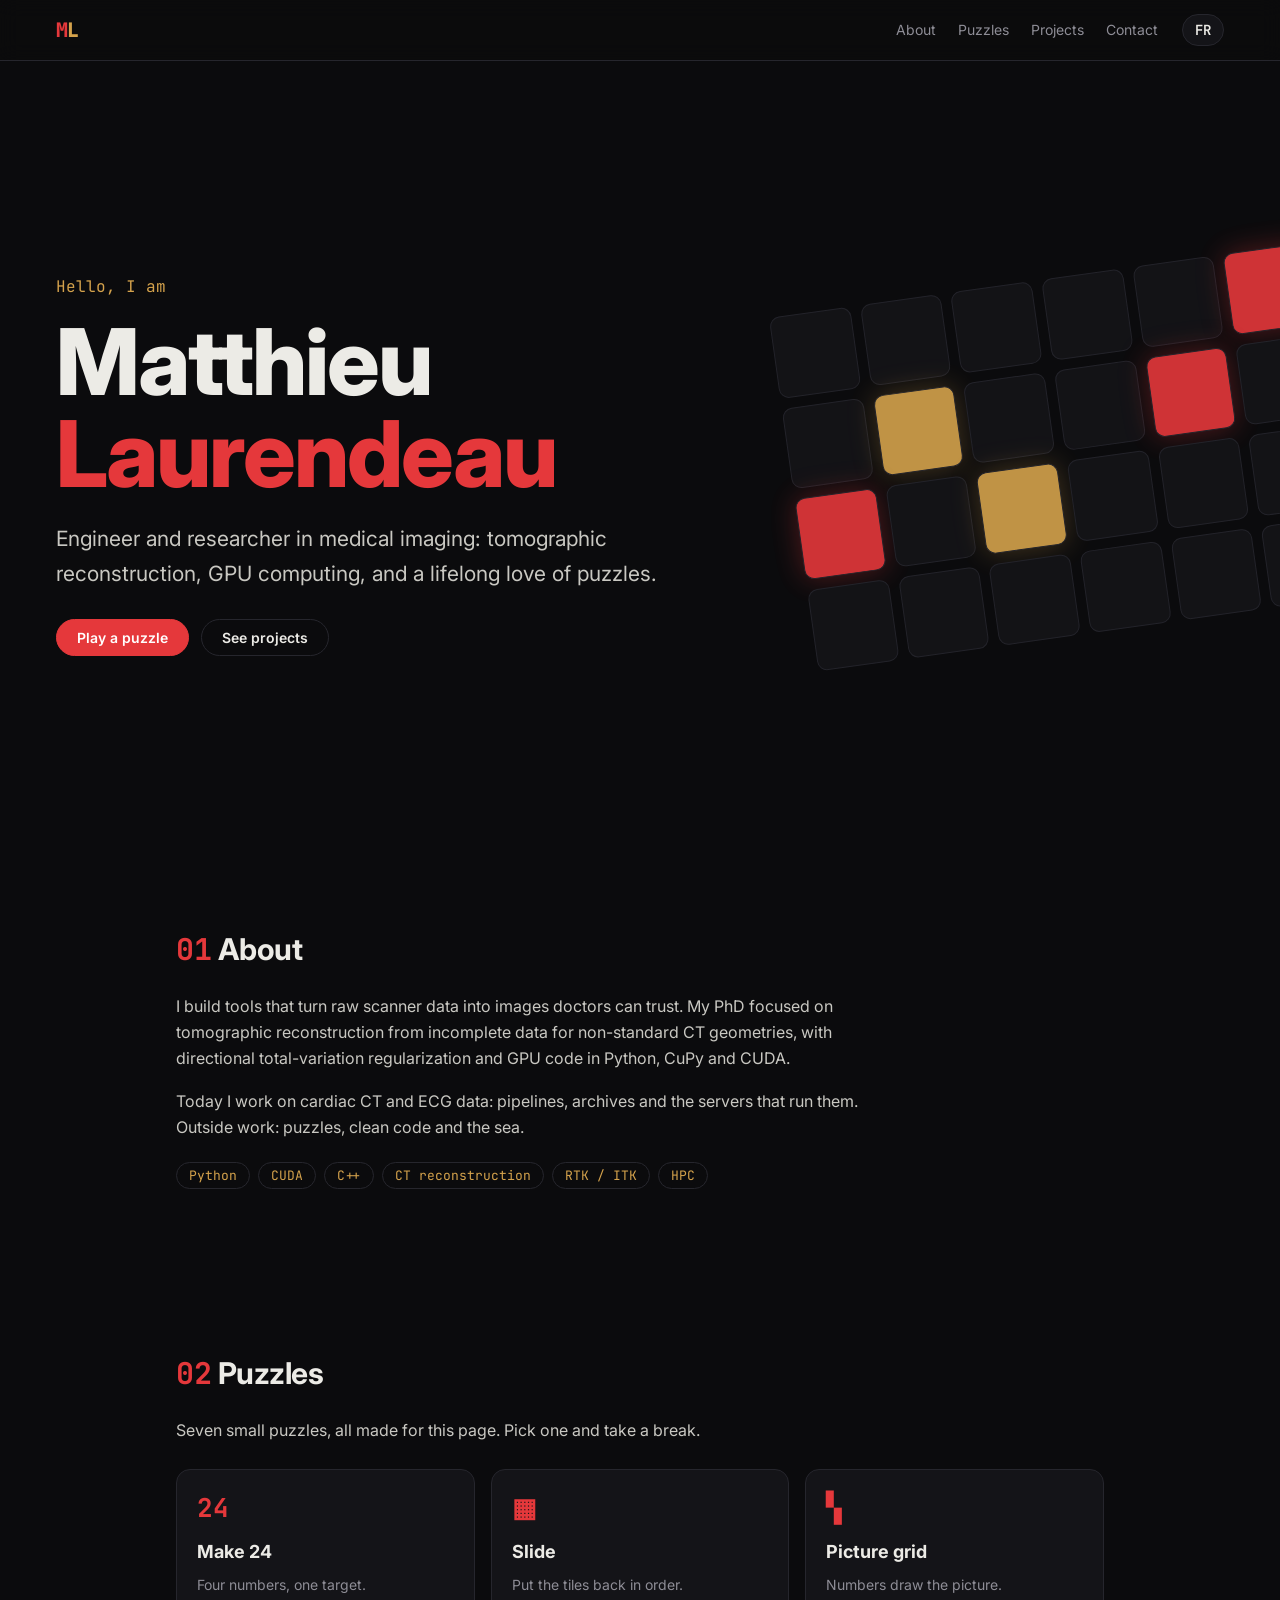
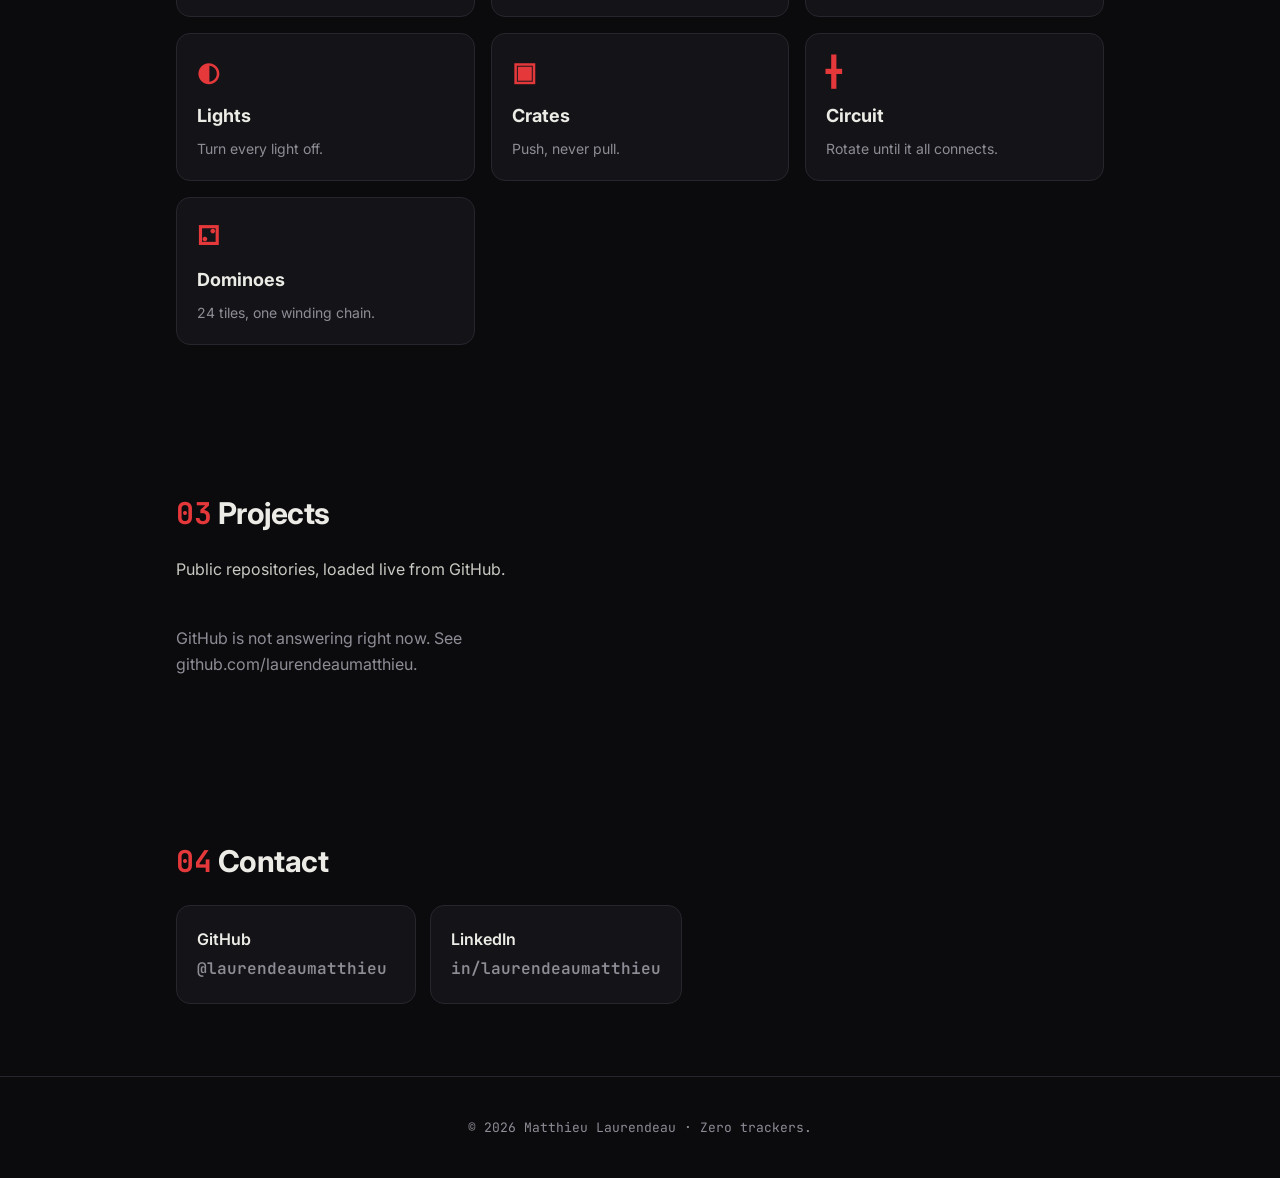
==== about.html @ eb6973ca "feat: add lantern investigation engine and story build tool The game replaces the home page; the pre" ====
<!DOCTYPE html>
<html lang="en">
<head>
  <meta charset="UTF-8">
  <meta name="viewport" content="width=device-width, initial-scale=1.0">
  <title>Matthieu Laurendeau</title>
  <meta name="description" content="Matthieu Laurendeau: medical imaging, GPU computing and puzzles.">
  <link rel="icon" href="data:image/svg+xml,<svg xmlns='http://www.w3.org/2000/svg' viewBox='0 0 32 32'><rect width='32' height='32' rx='6' fill='%230b0b0d'/><text x='16' y='22' font-family='monospace' font-size='15' font-weight='700' fill='%23e5383b' text-anchor='middle'>24</text></svg>">
  <link rel="preconnect" href="https://fonts.googleapis.com">
  <link href="https://fonts.googleapis.com/css2?family=Inter:wght@400;600;800&family=JetBrains+Mono:wght@400;700&display=swap" rel="stylesheet">
  <link rel="stylesheet" href="assets/style.css">
</head>
<body>
  <header class="nav">
    <a class="logo" href="#top"><span class="red">M</span><span class="gold">L</span></a>
    <nav>
      <a href="#about" data-i18n="nav.about">About</a>
      <a href="#puzzles" data-i18n="nav.puzzles">Puzzles</a>
      <a href="#projects" data-i18n="nav.projects">Projects</a>
      <a href="#contact" data-i18n="nav.contact">Contact</a>
    </nav>
    <div class="nav-actions">
      <button id="lang" class="chip" aria-label="Switch language">FR</button>
    </div>
  </header>

  <main id="top">
    <section class="hero">
      <div class="tiles" id="tiles" aria-hidden="true"></div>
      <div class="hero-text">
        <p class="mono gold" data-i18n="hero.hello">Hello, I am</p>
        <h1>Matthieu <span class="red">Laurendeau</span></h1>
        <p class="lead" data-i18n="hero.lead"></p>
        <div class="hero-cta">
          <a class="btn" href="#puzzles" data-i18n="hero.play">Play a puzzle</a>
          <a class="btn ghost" href="#projects" data-i18n="hero.projects">See projects</a>
        </div>
      </div>
    </section>

    <section id="about" class="section">
      <h2><span class="mono red">01</span> <span data-i18n="about.title">About</span></h2>
      <p data-i18n="about.p1"></p>
      <p data-i18n="about.p2"></p>
      <ul class="tags">
        <li>Python</li><li>CUDA</li><li>C++</li><li>CT reconstruction</li><li>RTK / ITK</li><li>HPC</li>
      </ul>
    </section>

    <section id="puzzles" class="section">
      <h2><span class="mono red">02</span> <span data-i18n="puzzles.title">Puzzles</span></h2>
      <p data-i18n="puzzles.intro"></p>
      <div class="grid" id="puzzle-grid"></div>
    </section>

    <section id="projects" class="section">
      <h2><span class="mono red">03</span> <span data-i18n="projects.title">Projects</span></h2>
      <p data-i18n="projects.intro"></p>
      <div class="grid" id="project-grid"><p class="muted" data-i18n="projects.loading">Loading…</p></div>
    </section>

    <section id="contact" class="section">
      <h2><span class="mono red">04</span> <span data-i18n="contact.title">Contact</span></h2>
      <div class="links">
        <a class="card link" href="https://github.com/laurendeaumatthieu" target="_blank" rel="noopener">GitHub <span class="mono muted">@laurendeaumatthieu</span></a>
        <a class="card link" href="https://www.linkedin.com/in/laurendeaumatthieu" target="_blank" rel="noopener">LinkedIn <span class="mono muted">in/laurendeaumatthieu</span></a>
      </div>
    </section>
  </main>

  <footer class="mono muted">© <span id="year"></span> Matthieu Laurendeau · <span data-i18n="footer"></span></footer>

  <dialog id="modal">
    <div class="modal-head">
      <h3 id="modal-title"></h3>
      <button class="chip" id="modal-close" aria-label="Close">✕</button>
    </div>
    <p id="modal-rules" class="muted"></p>
    <div id="game"></div>
    <div class="modal-foot">
      <span id="status" class="mono gold"></span>
      <button class="btn ghost" id="new-game" data-i18n="game.new">New game</button>
    </div>
  </dialog>

  <canvas id="confetti" aria-hidden="true"></canvas>

  <script src="assets/i18n.js"></script>
  <script src="assets/puzzles.js"></script>
  <script src="assets/main.js"></script>
</body>
</html>
---- assets/style.css ----
:root {
  --bg: #0b0b0d;
  --bg2: #141418;
  --line: #26262d;
  --text: #ecebe6;
  --muted: #8e8d96;
  --red: #e5383b;
  --gold: #d4a24c;
  --radius: 14px;
}
* { box-sizing: border-box; }
html { scroll-behavior: smooth; }
body {
  margin: 0; background: var(--bg); color: var(--text);
  font: 16px/1.65 Inter, system-ui, sans-serif; -webkit-font-smoothing: antialiased;
}
a { color: inherit; text-decoration: none; }
.mono { font-family: "JetBrains Mono", ui-monospace, monospace; }
.red { color: var(--red); }
.gold { color: var(--gold); }
.muted { color: var(--muted); }

/* Navigation */
.nav {
  position: sticky; top: 0; z-index: 10; display: flex; align-items: center; gap: 24px;
  padding: 14px clamp(16px, 5vw, 56px); background: rgba(11, 11, 13, .82);
  backdrop-filter: blur(10px); border-bottom: 1px solid var(--line);
}
.logo { font: 800 20px "JetBrains Mono", monospace; letter-spacing: -1px; }
.nav nav { display: flex; gap: 22px; margin-left: auto; }
.nav nav a { color: var(--muted); font-size: 14px; transition: color .2s; }
.nav nav a:hover { color: var(--gold); }
.nav-actions { display: flex; gap: 10px; align-items: center; }
@media (max-width: 720px) { .nav nav { display: none; } .nav-actions { margin-left: auto; } }

.btn, .chip {
  display: inline-flex; align-items: center; justify-content: center; cursor: pointer;
  font: 600 14px Inter, sans-serif; border-radius: 999px; transition: transform .15s, background .2s, color .2s;
}
.btn { padding: 9px 20px; background: var(--red); color: #fff; border: 1px solid var(--red); }
.btn:hover { transform: translateY(-1px); background: #f04a4d; }
.btn.ghost { background: transparent; color: var(--text); border-color: var(--line); }
.btn.ghost:hover { border-color: var(--gold); color: var(--gold); }
.chip { padding: 6px 12px; background: var(--bg2); color: var(--text); border: 1px solid var(--line); font-family: "JetBrains Mono", monospace; }
.chip:hover { border-color: var(--gold); }

/* Hero */
.hero {
  position: relative; min-height: 88vh; display: grid; align-items: center;
  padding: 0 clamp(16px, 5vw, 56px); overflow: hidden;
}
.tiles {
  position: absolute; right: clamp(-120px, -4vw, 0px); top: 50%; transform: translateY(-50%) rotate(-8deg);
  display: grid; grid-template-columns: repeat(6, 1fr); gap: 10px; width: min(540px, 80vw); opacity: .9;
}
.tiles span { aspect-ratio: 1; border-radius: 10px; background: var(--bg2); border: 1px solid var(--line); transition: background 1.2s, box-shadow 1.2s; }
.tiles span.on-red { background: var(--red); box-shadow: 0 0 28px rgba(229, 56, 59, .35); }
.tiles span.on-gold { background: var(--gold); box-shadow: 0 0 28px rgba(212, 162, 76, .3); }
.hero-text { position: relative; max-width: 640px; }
.hero h1 { font-size: clamp(44px, 8vw, 92px); line-height: 1; margin: 8px 0 22px; letter-spacing: -2px; font-weight: 800; }
.lead { font-size: clamp(17px, 2.2vw, 21px); color: #c9c8c2; max-width: 34em; }
.hero-cta { display: flex; gap: 12px; flex-wrap: wrap; margin-top: 28px; }
@media (max-width: 720px) { .tiles { opacity: .25; } }

/* Sections */
.section { max-width: 1040px; margin: 0 auto; padding: 72px clamp(16px, 5vw, 56px); }
.section h2 { font-size: 30px; margin: 0 0 18px; letter-spacing: -.5px; }
.section > p { color: #c9c8c2; max-width: 44em; }
.tags { display: flex; flex-wrap: wrap; gap: 8px; list-style: none; padding: 0; margin-top: 22px; }
.tags li { font: 13px "JetBrains Mono", monospace; padding: 4px 12px; border: 1px solid var(--line); border-radius: 999px; color: var(--gold); }

.grid { display: grid; grid-template-columns: repeat(auto-fill, minmax(230px, 1fr)); gap: 16px; margin-top: 26px; }
.card {
  background: var(--bg2); border: 1px solid var(--line); border-radius: var(--radius); padding: 20px;
  transition: transform .2s, border-color .2s; cursor: pointer; text-align: left; color: var(--text); font: inherit;
}
.card:hover { transform: translateY(-3px); border-color: var(--gold); }
.card h3 { margin: 12px 0 6px; font-size: 18px; }
.card p { margin: 0; font-size: 14px; color: var(--muted); }
.card .icon { font: 700 26px "JetBrains Mono", monospace; color: var(--red); }
.card .meta { margin-top: 12px; font: 12px "JetBrains Mono", monospace; color: var(--gold); }
.links { display: flex; flex-wrap: wrap; gap: 14px; margin-top: 8px; }
.link { display: flex; flex-direction: column; gap: 4px; font-weight: 600; min-width: 240px; }
footer { text-align: center; padding: 40px 16px; font-size: 13px; border-top: 1px solid var(--line); }

/* Puzzle modal */
dialog {
  background: var(--bg2); color: var(--text); border: 1px solid var(--line); border-radius: 18px;
  padding: 22px; width: min(460px, calc(100vw - 32px)); max-height: calc(100vh - 32px);
}
dialog::backdrop { background: rgba(0, 0, 0, .7); backdrop-filter: blur(4px); }
.modal-head { display: flex; justify-content: space-between; align-items: center; }
.modal-head h3 { margin: 0; font-size: 22px; }
#modal-rules { font-size: 14px; margin: 8px 0 18px; }
.modal-foot { display: flex; justify-content: space-between; align-items: center; margin-top: 18px; gap: 12px; }
#status { font-size: 14px; }

.board { display: grid; gap: 6px; margin: 0 auto; user-select: none; touch-action: manipulation; }
.cell {
  aspect-ratio: 1; border-radius: 8px; background: var(--bg); border: 1px solid var(--line);
  display: grid; place-items: center; font: 700 20px "JetBrains Mono", monospace; cursor: pointer; transition: background .15s;
}
.cell.lit { background: var(--gold); border-color: var(--gold); box-shadow: 0 0 14px rgba(212, 162, 76, .4); }
.cell.filled { background: var(--red); border-color: var(--red); }
.cell.cross { color: var(--muted); }
.cell.empty { visibility: hidden; }
.cell.tile { background: #1d1d23; color: var(--gold); }
.cell.tile.home { color: var(--red); }

/* Make 24 */
.nums { display: grid; grid-template-columns: repeat(2, 1fr); gap: 10px; }
.num { padding: 20px 0; font: 700 26px "JetBrains Mono", monospace; border-radius: 12px; background: var(--bg); color: var(--text); border: 1px solid var(--line); cursor: pointer; }
.num.sel { border-color: var(--gold); color: var(--gold); }
.num.gone { visibility: hidden; }
.ops { display: flex; gap: 8px; justify-content: center; margin-top: 14px; }
.ops button { width: 52px; height: 44px; font-size: 20px; }
.ops button.sel { border-color: var(--red); color: var(--red); }

/* Nonogram */
.nono { display: grid; gap: 4px; margin: 0 auto; width: max-content; }
.clue { font: 12px/1.2 "JetBrains Mono", monospace; color: var(--gold); display: flex; align-items: flex-end; justify-content: flex-end; gap: 4px; padding: 2px 4px; }
.clue.col { flex-direction: column; align-items: center; }
.nono .cell { width: 44px; }

/* Box pushing */
.sokoban .cell { cursor: default; font-size: 18px; border-radius: 6px; }
.sokoban .wall { background: #1d1d23; border-color: #1d1d23; }
.sokoban .goal { box-shadow: inset 0 0 0 3px rgba(212, 162, 76, .5); }
.sokoban .box { background: var(--red); border-color: var(--red); }
.sokoban .box.goal { background: var(--gold); border-color: var(--gold); }
.sokoban .me::after { content: ""; width: 50%; height: 50%; border-radius: 50%; background: var(--text); }
.pad { display: grid; grid-template-columns: repeat(3, 48px); gap: 6px; justify-content: center; margin-top: 14px; }

/* Pipes */
.pipe svg { width: 100%; height: 100%; transition: transform .2s; }
.pipe line { stroke: var(--muted); stroke-width: 14; stroke-linecap: round; }
.pipe.ok line { stroke: var(--gold); }
.done .pipe line { stroke: var(--red); }

#confetti { position: fixed; inset: 0; pointer-events: none; z-index: 100; width: 100%; height: 100%; }

/* Dominoes */
.domino-board { width: 100%; max-width: 380px; display: block; margin: 0 auto; }
.slot rect { fill: var(--bg); stroke: var(--line); stroke-width: .5; stroke-dasharray: 1.2 1; cursor: pointer; }
.slot.full rect { fill: #1d1d23; stroke: var(--gold); stroke-dasharray: none; }
.mid { stroke: var(--muted); stroke-width: .4; }
.pip { fill: var(--text); }
.joint { fill: var(--line); }
.joint.ok { fill: var(--gold); }
.joint.bad { fill: var(--red); }
.tray { display: flex; flex-wrap: wrap; gap: 6px; justify-content: center; margin-top: 14px; }
.tile { width: 54px; cursor: pointer; }
.tile rect { fill: #1d1d23; stroke: var(--line); stroke-width: .6; }
.tile.sel rect { stroke: var(--red); stroke-width: 1.2; }
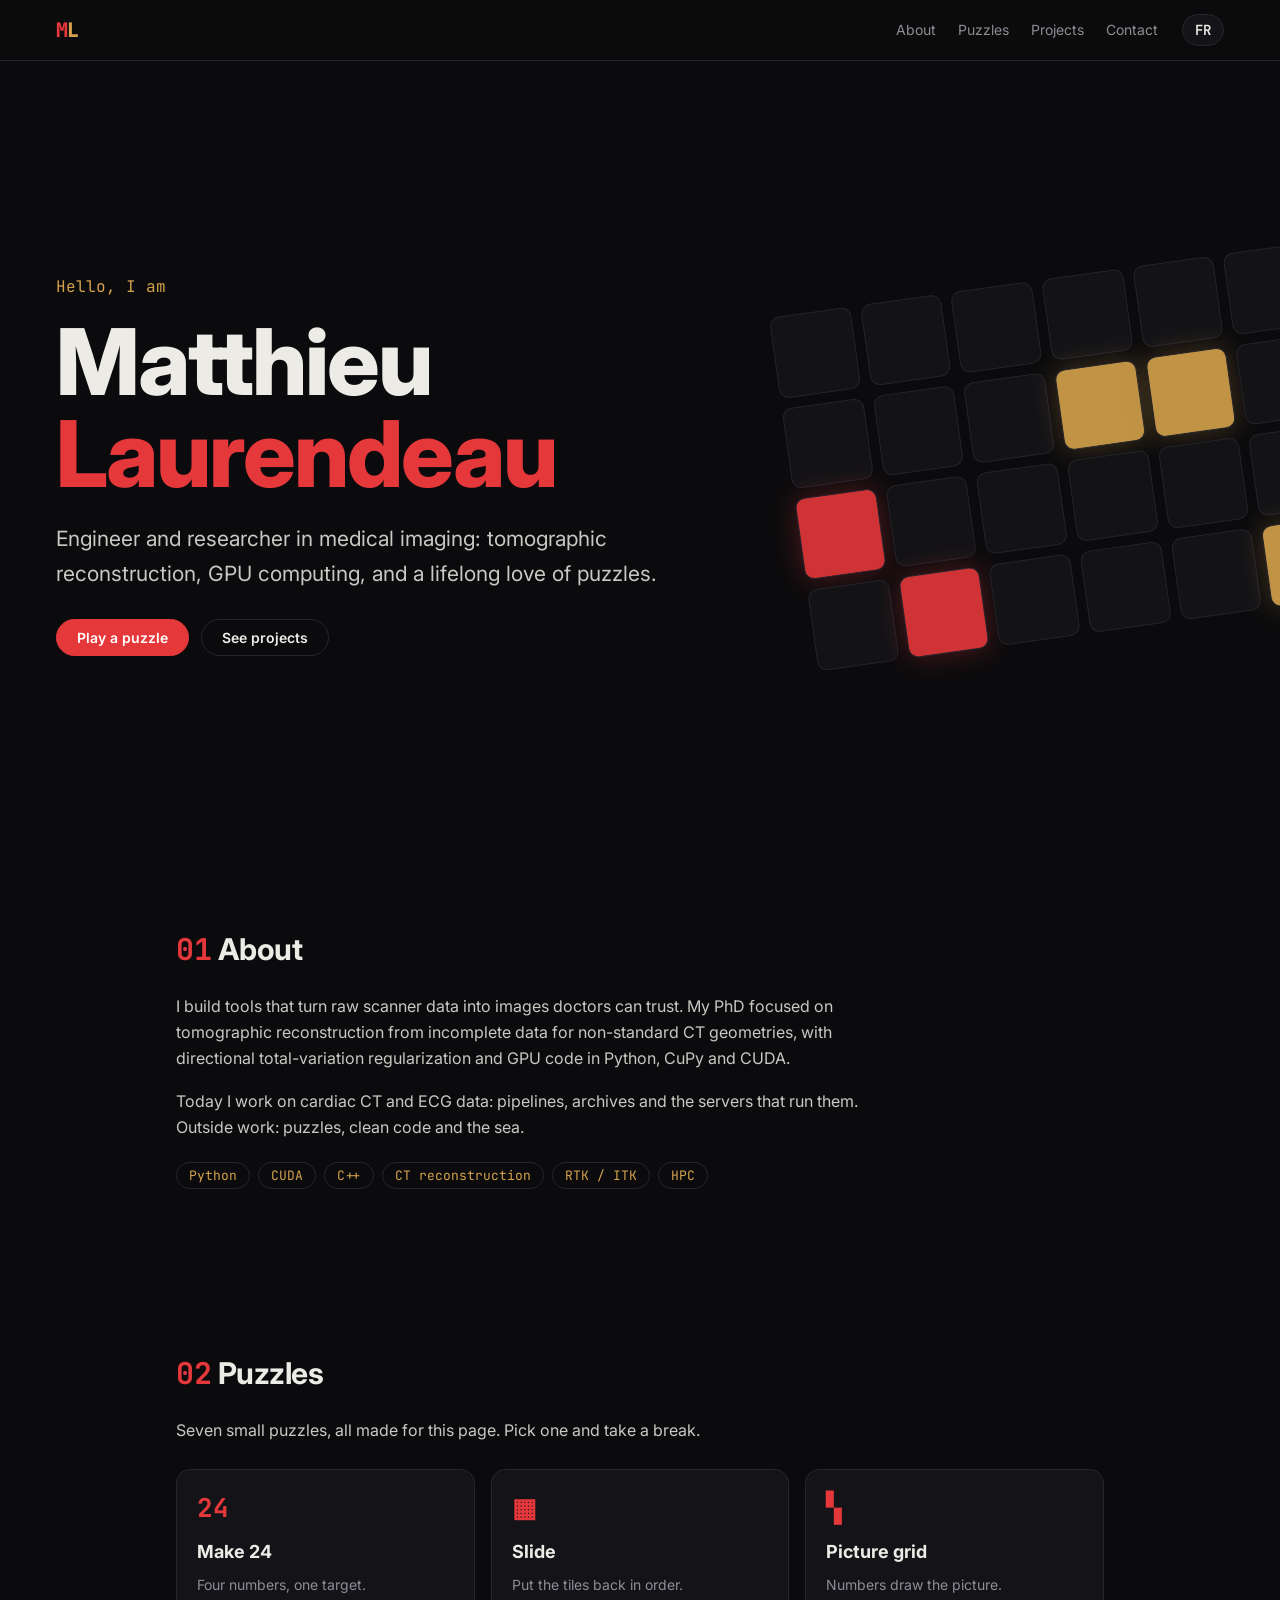
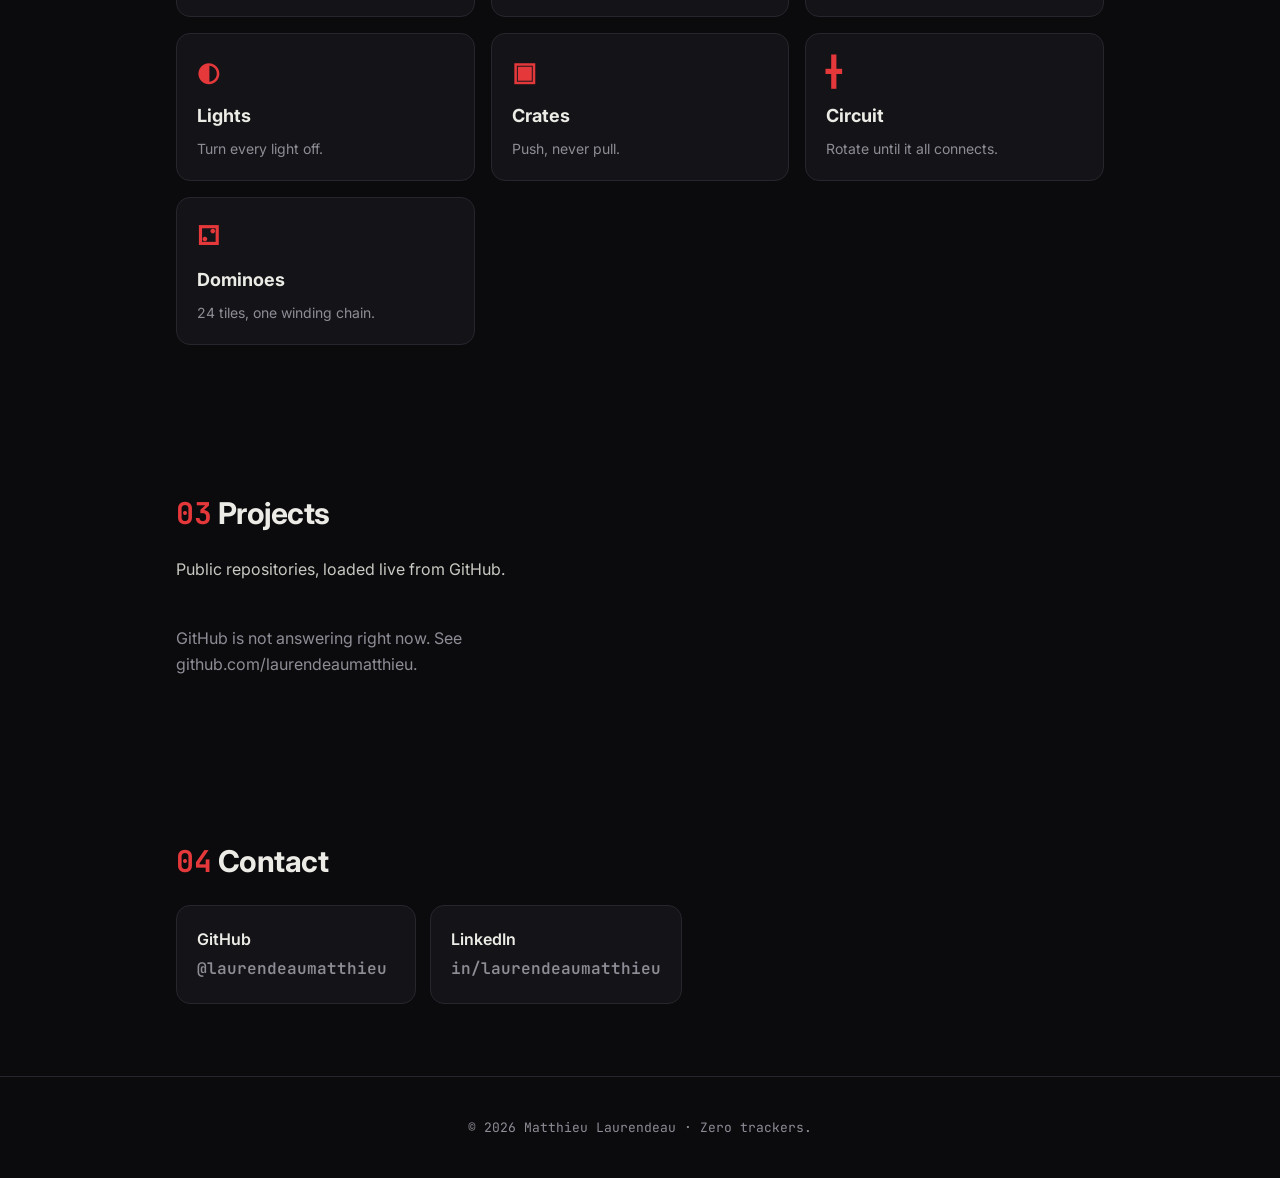
==== commit 1ce6fdff: "Merge branch 'main' into game Claude-Session: https://claude.ai/code/session_0134nPSn5H1i4xU8YsR95oL" ====
--- a/about.html
+++ b/about.html
@@ -5,7 +5,7 @@
   <meta name="viewport" content="width=device-width, initial-scale=1.0">
   <title>Matthieu Laurendeau</title>
   <meta name="description" content="Matthieu Laurendeau: medical imaging, GPU computing and puzzles.">
-  <link rel="icon" href="data:image/svg+xml,<svg xmlns='http://www.w3.org/2000/svg' viewBox='0 0 32 32'><rect width='32' height='32' rx='6' fill='%230b0b0d'/><text x='16' y='22' font-family='monospace' font-size='15' font-weight='700' fill='%23e5383b' text-anchor='middle'>24</text></svg>">
+  <link rel="icon" href="data:image/svg+xml,<svg xmlns='http://www.w3.org/2000/svg' viewBox='0 0 32 32'><rect width='32' height='32' rx='6' fill='%230b0b0d'/><text x='16' y='22' font-family='monospace' font-size='14' font-weight='700' text-anchor='middle'><tspan fill='%23e5383b'>M</tspan><tspan fill='%23d4a24c'>L</tspan></text></svg>">
   <link rel="preconnect" href="https://fonts.googleapis.com">
   <link href="https://fonts.googleapis.com/css2?family=Inter:wght@400;600;800&family=JetBrains+Mono:wght@400;700&display=swap" rel="stylesheet">
   <link rel="stylesheet" href="assets/style.css">
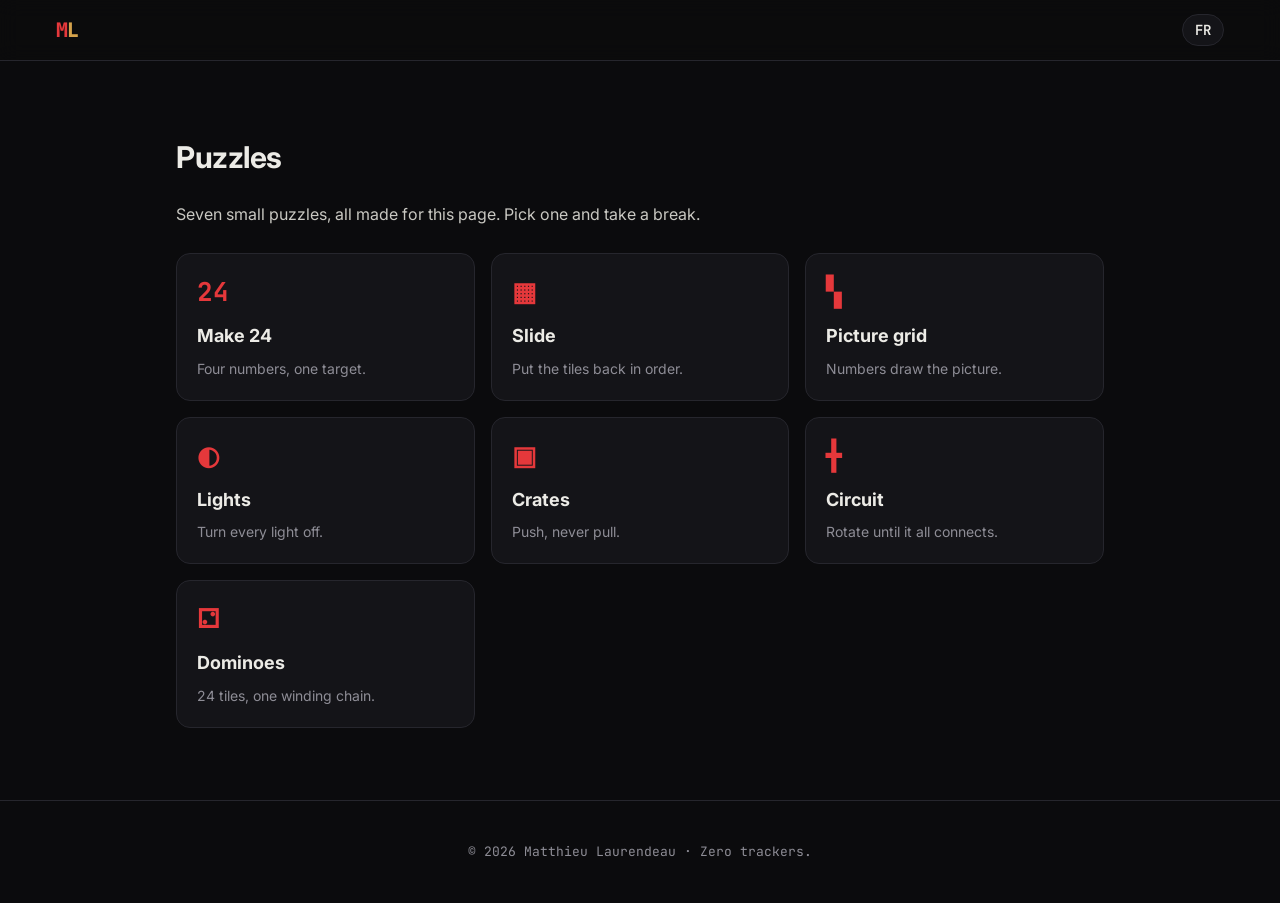
==== commit 8f46d59e: "Merge branch 'main' into game Claude-Session: https://claude.ai/code/session_0134nPSn5H1i4xU8YsR95oL" ====
--- a/about.html
+++ b/about.html
@@ -4,7 +4,7 @@
   <meta charset="UTF-8">
   <meta name="viewport" content="width=device-width, initial-scale=1.0">
   <title>Matthieu Laurendeau</title>
-  <meta name="description" content="Matthieu Laurendeau: medical imaging, GPU computing and puzzles.">
+  <meta name="description" content="Original browser puzzles by Matthieu Laurendeau.">
   <link rel="icon" href="data:image/svg+xml,<svg xmlns='http://www.w3.org/2000/svg' viewBox='0 0 32 32'><rect width='32' height='32' rx='6' fill='%230b0b0d'/><text x='16' y='22' font-family='monospace' font-size='14' font-weight='700' text-anchor='middle'><tspan fill='%23e5383b'>M</tspan><tspan fill='%23d4a24c'>L</tspan></text></svg>">
   <link rel="preconnect" href="https://fonts.googleapis.com">
   <link href="https://fonts.googleapis.com/css2?family=Inter:wght@400;600;800&family=JetBrains+Mono:wght@400;700&display=swap" rel="stylesheet">
@@ -12,60 +12,22 @@
 </head>
 <body>
   <header class="nav">
-    <a class="logo" href="#top"><span class="red">M</span><span class="gold">L</span></a>
-    <nav>
-      <a href="#about" data-i18n="nav.about">About</a>
-      <a href="#puzzles" data-i18n="nav.puzzles">Puzzles</a>
-      <a href="#projects" data-i18n="nav.projects">Projects</a>
-      <a href="#contact" data-i18n="nav.contact">Contact</a>
-    </nav>
+    <a class="logo" href="#puzzles"><span class="red">M</span><span class="gold">L</span></a>
     <div class="nav-actions">
       <button id="lang" class="chip" aria-label="Switch language">FR</button>
     </div>
   </header>
 
   <main id="top">
-    <section class="hero">
-      <div class="tiles" id="tiles" aria-hidden="true"></div>
-      <div class="hero-text">
-        <p class="mono gold" data-i18n="hero.hello">Hello, I am</p>
-        <h1>Matthieu <span class="red">Laurendeau</span></h1>
-        <p class="lead" data-i18n="hero.lead"></p>
-        <div class="hero-cta">
-          <a class="btn" href="#puzzles" data-i18n="hero.play">Play a puzzle</a>
-          <a class="btn ghost" href="#projects" data-i18n="hero.projects">See projects</a>
-        </div>
-      </div>
-    </section>
 
-    <section id="about" class="section">
-      <h2><span class="mono red">01</span> <span data-i18n="about.title">About</span></h2>
-      <p data-i18n="about.p1"></p>
-      <p data-i18n="about.p2"></p>
-      <ul class="tags">
-        <li>Python</li><li>CUDA</li><li>C++</li><li>CT reconstruction</li><li>RTK / ITK</li><li>HPC</li>
-      </ul>
-    </section>
 
     <section id="puzzles" class="section">
-      <h2><span class="mono red">02</span> <span data-i18n="puzzles.title">Puzzles</span></h2>
+      <h2 data-i18n="puzzles.title">Puzzles</h2>
       <p data-i18n="puzzles.intro"></p>
       <div class="grid" id="puzzle-grid"></div>
     </section>
 
-    <section id="projects" class="section">
-      <h2><span class="mono red">03</span> <span data-i18n="projects.title">Projects</span></h2>
-      <p data-i18n="projects.intro"></p>
-      <div class="grid" id="project-grid"><p class="muted" data-i18n="projects.loading">Loading…</p></div>
-    </section>
 
-    <section id="contact" class="section">
-      <h2><span class="mono red">04</span> <span data-i18n="contact.title">Contact</span></h2>
-      <div class="links">
-        <a class="card link" href="https://github.com/laurendeaumatthieu" target="_blank" rel="noopener">GitHub <span class="mono muted">@laurendeaumatthieu</span></a>
-        <a class="card link" href="https://www.linkedin.com/in/laurendeaumatthieu" target="_blank" rel="noopener">LinkedIn <span class="mono muted">in/laurendeaumatthieu</span></a>
-      </div>
-    </section>
   </main>
 
   <footer class="mono muted">© <span id="year"></span> Matthieu Laurendeau · <span data-i18n="footer"></span></footer>
--- a/assets/style.css
+++ b/assets/style.css
@@ -30,7 +30,7 @@
 .nav nav { display: flex; gap: 22px; margin-left: auto; }
 .nav nav a { color: var(--muted); font-size: 14px; transition: color .2s; }
 .nav nav a:hover { color: var(--gold); }
-.nav-actions { display: flex; gap: 10px; align-items: center; }
+.nav-actions { display: flex; gap: 10px; align-items: center; margin-left: auto; }
 @media (max-width: 720px) { .nav nav { display: none; } .nav-actions { margin-left: auto; } }
 
 .btn, .chip {
@@ -44,30 +44,10 @@
 .chip { padding: 6px 12px; background: var(--bg2); color: var(--text); border: 1px solid var(--line); font-family: "JetBrains Mono", monospace; }
 .chip:hover { border-color: var(--gold); }
 
-/* Hero */
-.hero {
-  position: relative; min-height: 88vh; display: grid; align-items: center;
-  padding: 0 clamp(16px, 5vw, 56px); overflow: hidden;
-}
-.tiles {
-  position: absolute; right: clamp(-120px, -4vw, 0px); top: 50%; transform: translateY(-50%) rotate(-8deg);
-  display: grid; grid-template-columns: repeat(6, 1fr); gap: 10px; width: min(540px, 80vw); opacity: .9;
-}
-.tiles span { aspect-ratio: 1; border-radius: 10px; background: var(--bg2); border: 1px solid var(--line); transition: background 1.2s, box-shadow 1.2s; }
-.tiles span.on-red { background: var(--red); box-shadow: 0 0 28px rgba(229, 56, 59, .35); }
-.tiles span.on-gold { background: var(--gold); box-shadow: 0 0 28px rgba(212, 162, 76, .3); }
-.hero-text { position: relative; max-width: 640px; }
-.hero h1 { font-size: clamp(44px, 8vw, 92px); line-height: 1; margin: 8px 0 22px; letter-spacing: -2px; font-weight: 800; }
-.lead { font-size: clamp(17px, 2.2vw, 21px); color: #c9c8c2; max-width: 34em; }
-.hero-cta { display: flex; gap: 12px; flex-wrap: wrap; margin-top: 28px; }
-@media (max-width: 720px) { .tiles { opacity: .25; } }
-
 /* Sections */
 .section { max-width: 1040px; margin: 0 auto; padding: 72px clamp(16px, 5vw, 56px); }
 .section h2 { font-size: 30px; margin: 0 0 18px; letter-spacing: -.5px; }
 .section > p { color: #c9c8c2; max-width: 44em; }
-.tags { display: flex; flex-wrap: wrap; gap: 8px; list-style: none; padding: 0; margin-top: 22px; }
-.tags li { font: 13px "JetBrains Mono", monospace; padding: 4px 12px; border: 1px solid var(--line); border-radius: 999px; color: var(--gold); }
 
 .grid { display: grid; grid-template-columns: repeat(auto-fill, minmax(230px, 1fr)); gap: 16px; margin-top: 26px; }
 .card {
@@ -79,8 +59,6 @@
 .card p { margin: 0; font-size: 14px; color: var(--muted); }
 .card .icon { font: 700 26px "JetBrains Mono", monospace; color: var(--red); }
 .card .meta { margin-top: 12px; font: 12px "JetBrains Mono", monospace; color: var(--gold); }
-.links { display: flex; flex-wrap: wrap; gap: 14px; margin-top: 8px; }
-.link { display: flex; flex-direction: column; gap: 4px; font-weight: 600; min-width: 240px; }
 footer { text-align: center; padding: 40px 16px; font-size: 13px; border-top: 1px solid var(--line); }
 
 /* Puzzle modal */
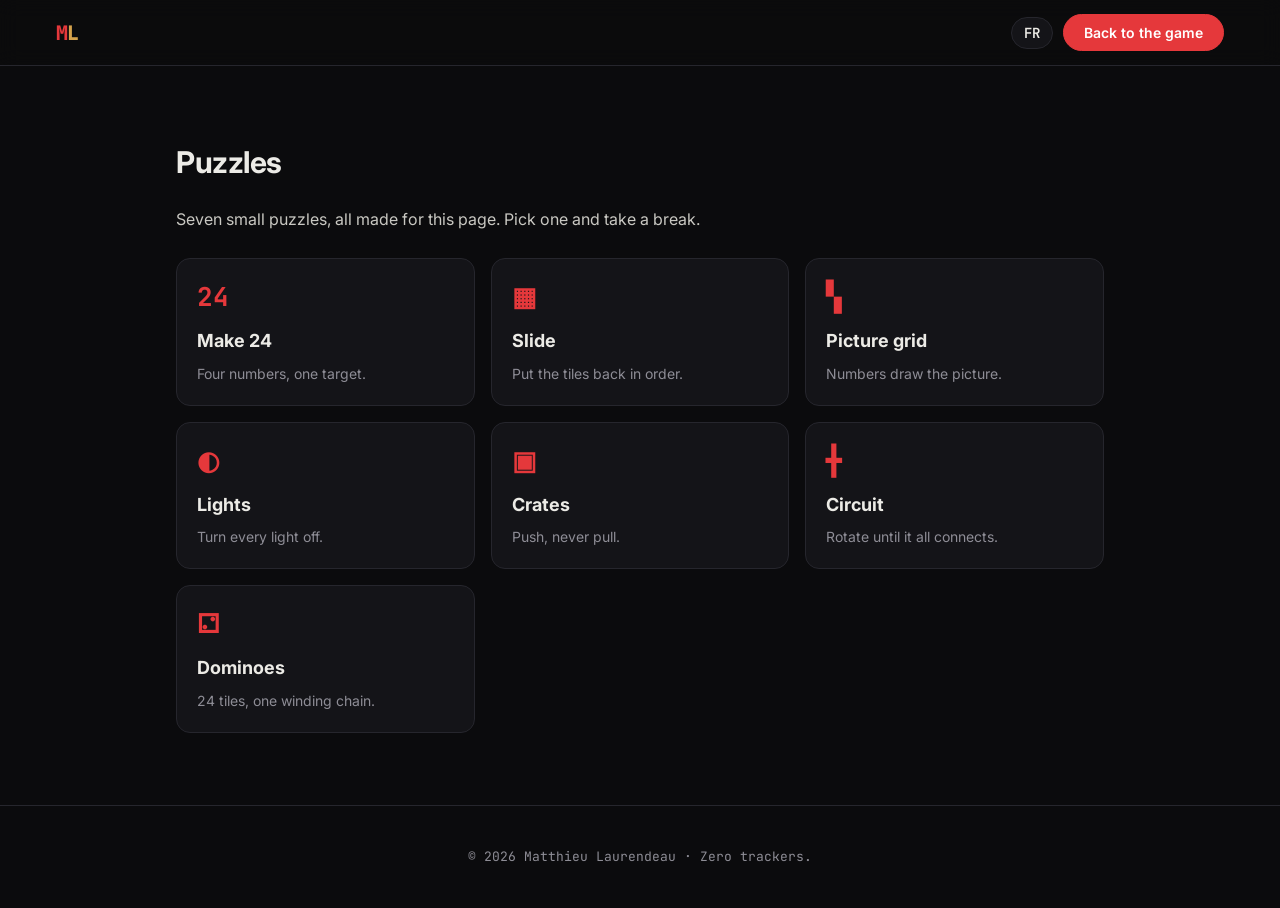
==== commit 6396e092: "fix: add a way back to the game from the author page Claude-Session: https://claude.ai/code/session_" ====
--- a/about.html
+++ b/about.html
@@ -12,9 +12,10 @@
 </head>
 <body>
   <header class="nav">
-    <a class="logo" href="#puzzles"><span class="red">M</span><span class="gold">L</span></a>
+    <a class="logo" href="./"><span class="red">M</span><span class="gold">L</span></a>
     <div class="nav-actions">
       <button id="lang" class="chip" aria-label="Switch language">FR</button>
+      <a class="btn" href="./" data-i18n="nav.game">Back to the game</a>
     </div>
   </header>
 
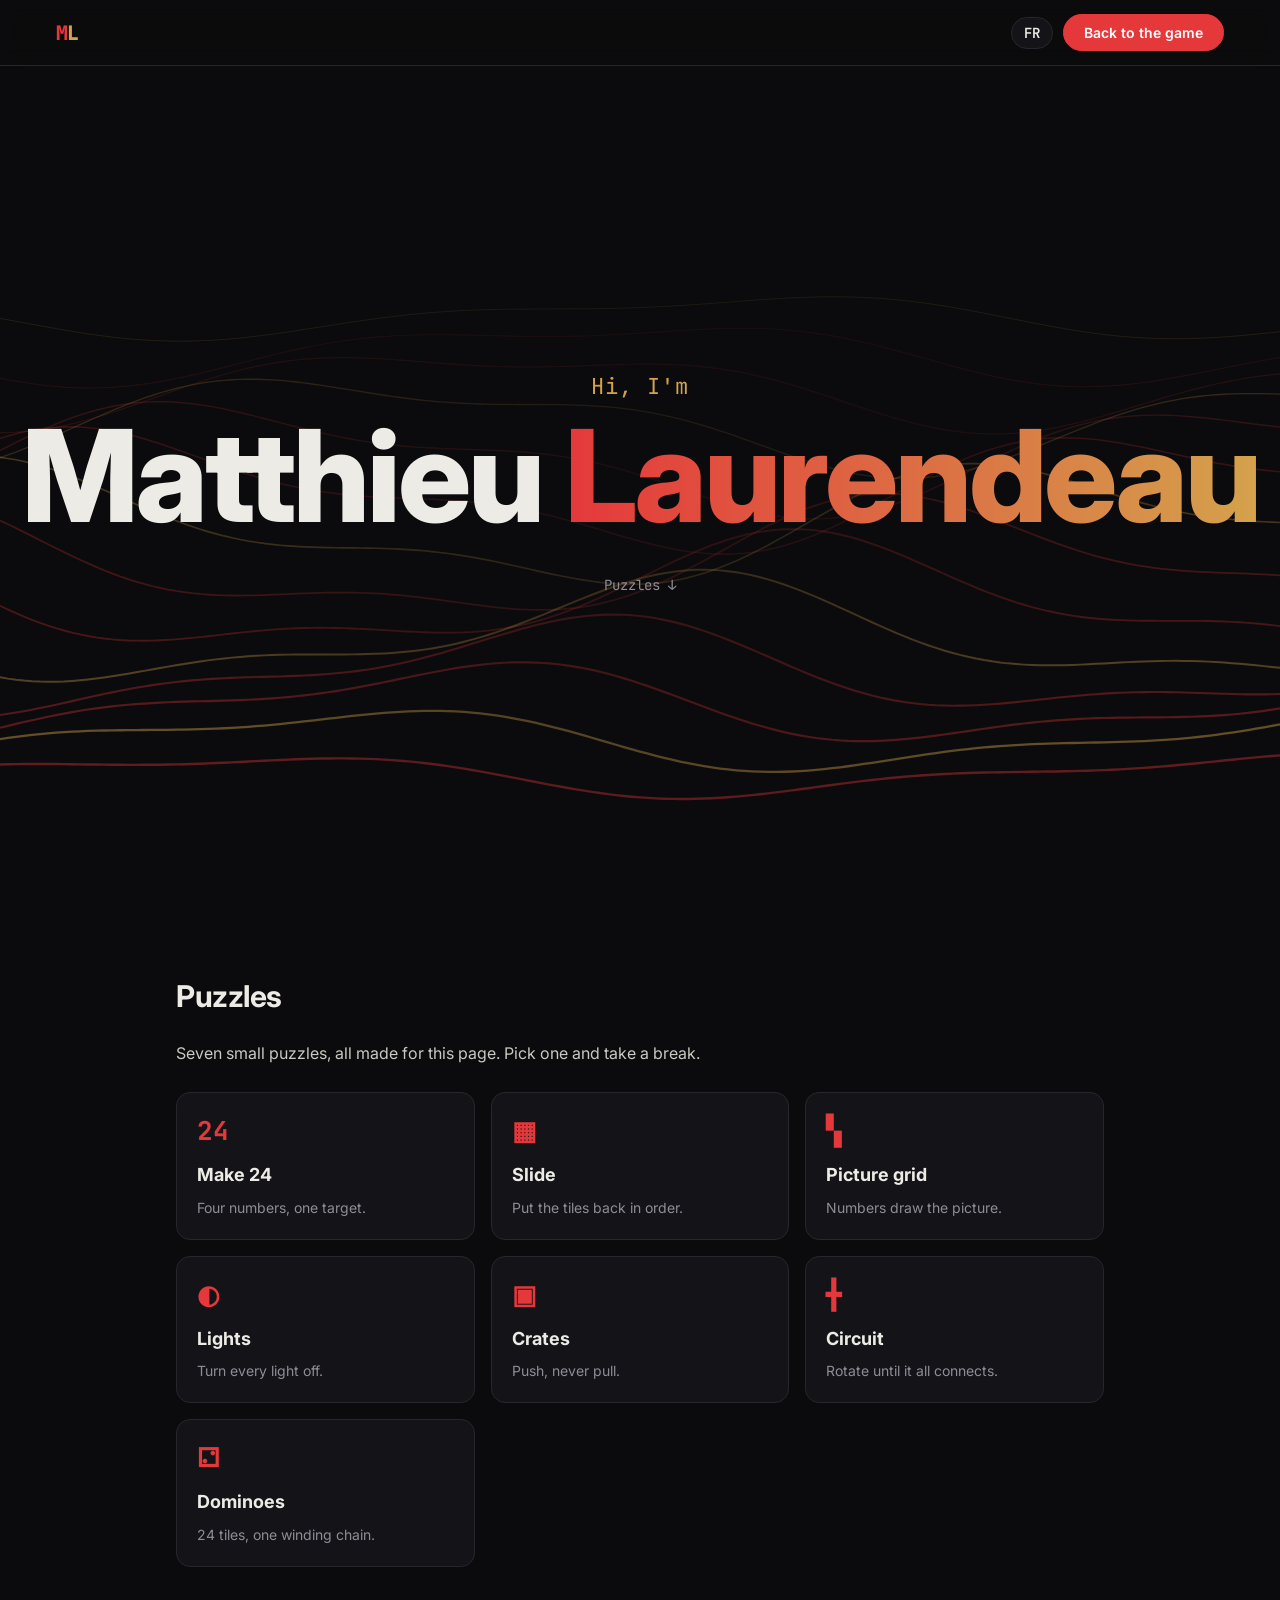
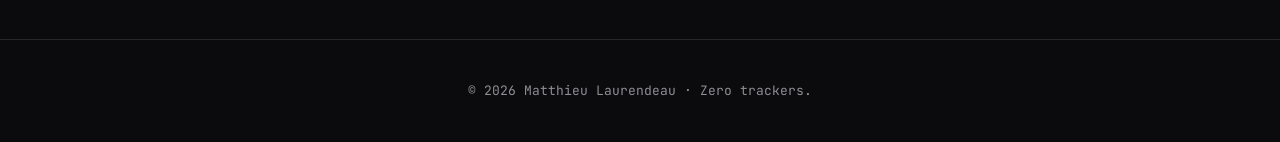
==== commit 580a945f: "feat: add animated waves hero to the author page Claude-Session: https://claude.ai/code/session_0134" ====
--- a/about.html
+++ b/about.html
@@ -8,7 +8,7 @@
   <link rel="icon" href="data:image/svg+xml,<svg xmlns='http://www.w3.org/2000/svg' viewBox='0 0 32 32'><rect width='32' height='32' rx='6' fill='%230b0b0d'/><text x='16' y='22' font-family='monospace' font-size='14' font-weight='700' text-anchor='middle'><tspan fill='%23e5383b'>M</tspan><tspan fill='%23d4a24c'>L</tspan></text></svg>">
   <link rel="preconnect" href="https://fonts.googleapis.com">
   <link href="https://fonts.googleapis.com/css2?family=Inter:wght@400;600;800&family=JetBrains+Mono:wght@400;700&display=swap" rel="stylesheet">
-  <link rel="stylesheet" href="assets/style.css">
+  <link rel="stylesheet" href="assets/style.css?v=202611241600">
 </head>
 <body>
   <header class="nav">
@@ -20,7 +20,14 @@
   </header>
 
   <main id="top">
-
+    <section class="hero">
+      <canvas id="waves" aria-hidden="true"></canvas>
+      <div class="hero-text">
+        <p class="mono gold" data-i18n="hero.hello">Hi, I'm</p>
+        <h1>Matthieu <span class="red">Laurendeau</span></h1>
+        <a class="scroll mono" href="#puzzles" data-i18n="hero.scroll">Puzzles ↓</a>
+      </div>
+    </section>
 
     <section id="puzzles" class="section">
       <h2 data-i18n="puzzles.title">Puzzles</h2>
@@ -48,8 +55,8 @@
 
   <canvas id="confetti" aria-hidden="true"></canvas>
 
-  <script src="assets/i18n.js"></script>
-  <script src="assets/puzzles.js"></script>
-  <script src="assets/main.js"></script>
+  <script src="assets/i18n.js?v=202611241600"></script>
+  <script src="assets/puzzles.js?v=202611241600"></script>
+  <script src="assets/main.js?v=202611241600"></script>
 </body>
 </html>
--- a/assets/style.css
+++ b/assets/style.css
@@ -43,6 +43,21 @@
 .btn.ghost:hover { border-color: var(--gold); color: var(--gold); }
 .chip { padding: 6px 12px; background: var(--bg2); color: var(--text); border: 1px solid var(--line); font-family: "JetBrains Mono", monospace; }
 .chip:hover { border-color: var(--gold); }
+
+/* Hero with animated waves */
+.hero { position: relative; height: calc(100vh - 66px); min-height: 460px; display: grid; place-items: center; overflow: hidden; text-align: center; }
+#waves { position: absolute; inset: 0; width: 100%; height: 100%; }
+.hero::after { content: ""; position: absolute; inset: 0; background: radial-gradient(ellipse at center, rgba(11, 11, 13, .55) 0%, transparent 60%); pointer-events: none; }
+.hero-text { position: relative; z-index: 1; padding: 0 16px; animation: rise 1.2s ease-out both; }
+.hero-text p { font-size: clamp(16px, 2.4vw, 22px); margin: 0; letter-spacing: 1px; }
+.hero h1 { font-size: clamp(48px, 10vw, 128px); line-height: .95; margin: 10px 0 34px; letter-spacing: -3px; font-weight: 800; }
+.hero h1 .red { background: linear-gradient(90deg, var(--red), var(--gold), var(--red)); background-size: 200% auto; -webkit-background-clip: text; background-clip: text; color: transparent; animation: shine 6s linear infinite; }
+.scroll { color: var(--muted); font-size: 14px; display: inline-block; animation: bob 2.4s ease-in-out infinite; }
+.scroll:hover { color: var(--gold); }
+@keyframes rise { from { opacity: 0; transform: translateY(24px); } to { opacity: 1; transform: none; } }
+@keyframes shine { to { background-position: 200% center; } }
+@keyframes bob { 50% { transform: translateY(6px); } }
+@media (prefers-reduced-motion: reduce) { .hero-text, .hero h1 .red, .scroll { animation: none; } }
 
 /* Sections */
 .section { max-width: 1040px; margin: 0 auto; padding: 72px clamp(16px, 5vw, 56px); }
